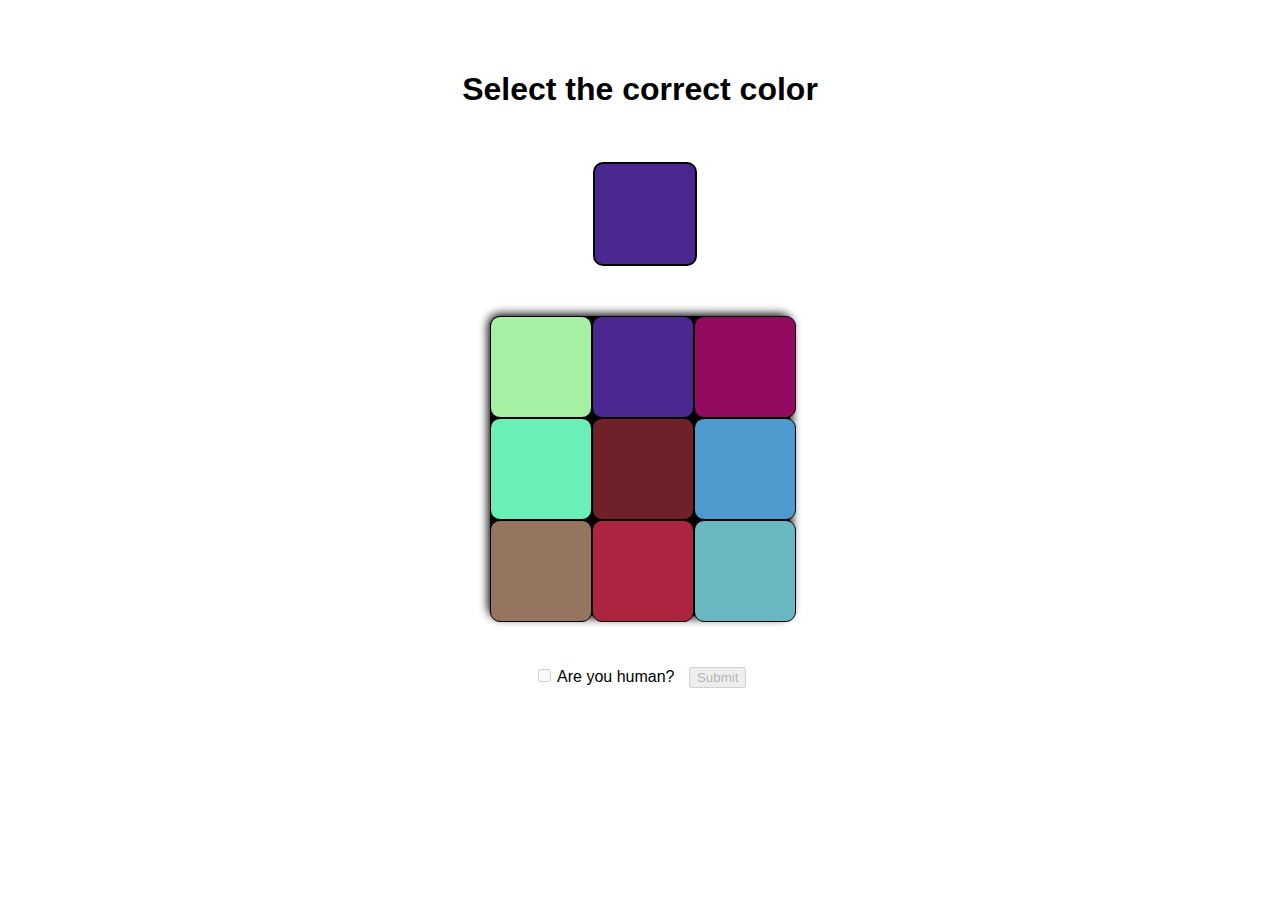
==== index.html @ 3aa96206 "add project files" ====
<!DOCTYPE html>
<html lang="en">
    <head>
        <meta charset="UTF-8" />
        <meta http-equiv="X-UA-Compatible" content="IE=edge" />
        <meta name="viewport" content="width=device-width, initial-scale=1.0" />
        <title>Are you a Human?!</title>
        <!-- Bootstrap 3 -->
        <link
            href="https://cdn.jsdelivr.net/npm/bootstrap@5.0.0-beta3/dist/css/bootstrap.min.css"
            rel="stylesheet"
            integrity="sha384-eOJMYsd53ii+scO/bJGFsiCZc+5NDVN2yr8+0RDqr0Ql0h+rP48ckxlpbzKgwra6"
            crossorigin="anonymous"
        />
        <link rel="stylesheet" href="./style.css" />
        <link rel="shortcut icon" href="favicon.ico" type="image/x-icon" />
    </head>
    <body>
        <h1>Select the correct color</h1>
        <div class="correct-color-box"></div>
        <!-- Color boxes -->
        <main class="color-boxes-container">
            <div class="color-box"></div>
            <div class="color-box"></div>
            <div class="color-box"></div>
            <div class="color-box"></div>
            <div class="color-box"></div>
            <div class="color-box"></div>
            <div class="color-box"></div>
            <div class="color-box"></div>
            <div class="color-box"></div>
        </main>
        <!-- Form box -->
        <div class="form-box">
            <form action="./ishuman.html">
                <input type="checkbox" id="checkbox" required="required" />
                <label for="checkbox">Are you human? </label>
                <button class="btn btn-dark" type="submit">Submit</button>
            </form>
        </div>

        <script src="./main.js"></script>
    </body>
</html>
---- style.css ----
:root {
    --grey: #ddd;
    --black: #000;
}

body {
    margin-top: 50px;
    display: flex;
    flex-direction: column;
    justify-content: center;
    align-items: center;
    text-align: center;
    font-family: 'Segoe UI', Tahoma, Geneva, Verdana, sans-serif;
}

h1 {
    padding-bottom: 2rem;
}

/* submit button */
.btn {
    margin-left: 10px;
}

.correct-color-box {
    margin-left: 10px;
    margin-bottom: 50px;
    display: flex;
    background-color: rgb(134, 5, 5);
    border-radius: 10px;
    width: 100px;
    height: 100px;
    border: 2px solid;
}

.color-box {
    width: 100px;
    height: 100px;
    border: 1px solid;
    display: flex;
    align-items: center;
    justify-content: center;
    border-radius: 10px;
    background-color: white;
}

.color-boxes-container {
    display: grid;
    margin-bottom: 50px;
    width: 300px;
    height: 300px;
    grid-template-columns: repeat(3, 1fr);
    gap: 0px;
    box-shadow: 0 0 10px 2px var(--black);
    border-radius: 10px;
    background-color: var(--black);
}

.form-box {
    margin-bottom: 50px;
}

/* isHuman HTML Page */
.welcome {
    display: flex;
    margin: 15%;
    justify-content: center;
}
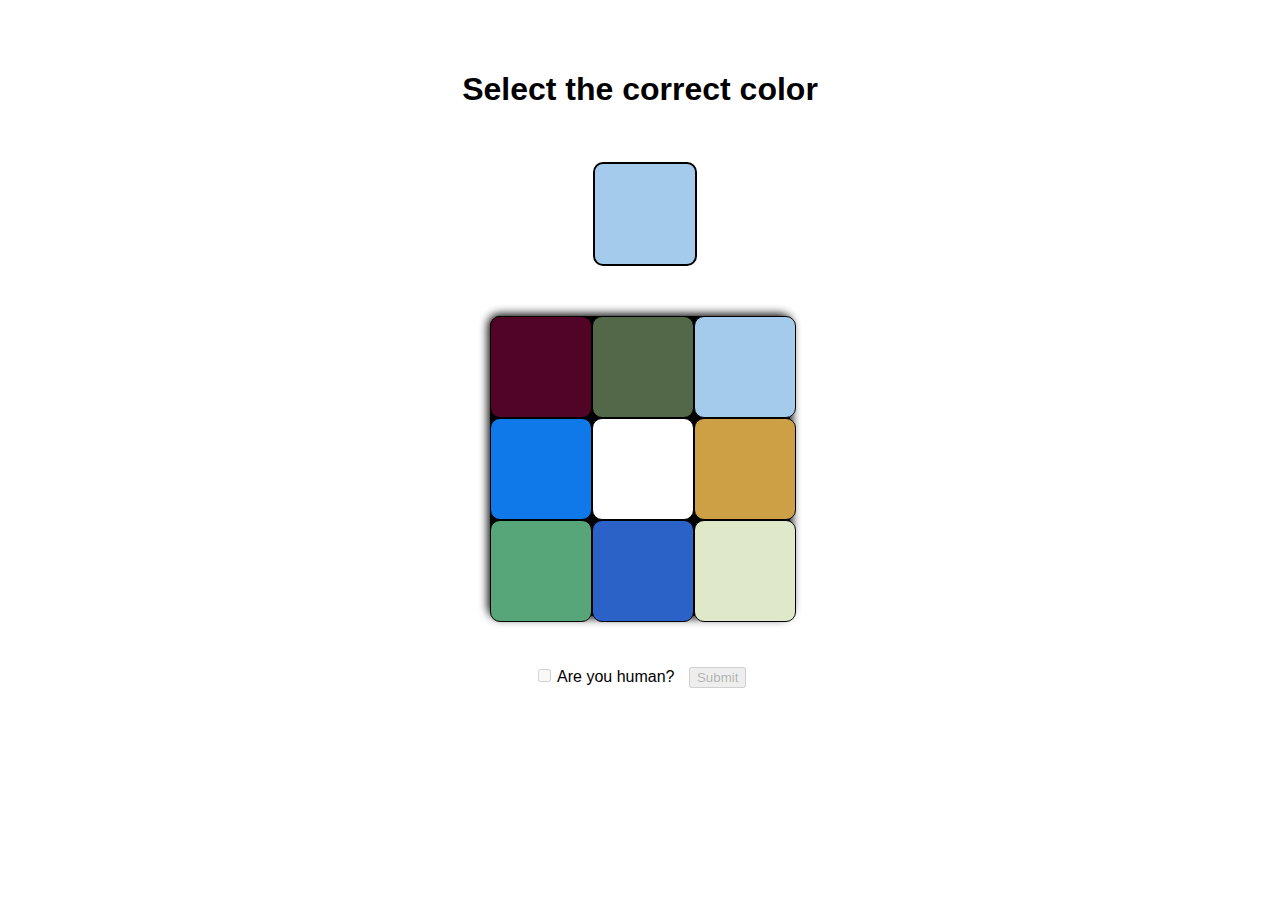
==== commit 096bc89c: "add pages folder" ====
--- a/index.html
+++ b/index.html
@@ -32,7 +32,7 @@
         </main>
         <!-- Form box -->
         <div class="form-box">
-            <form action="./ishuman.html">
+            <form action="./pages/ishuman.html">
                 <input type="checkbox" id="checkbox" required="required" />
                 <label for="checkbox">Are you human? </label>
                 <button class="btn btn-dark" type="submit">Submit</button>
